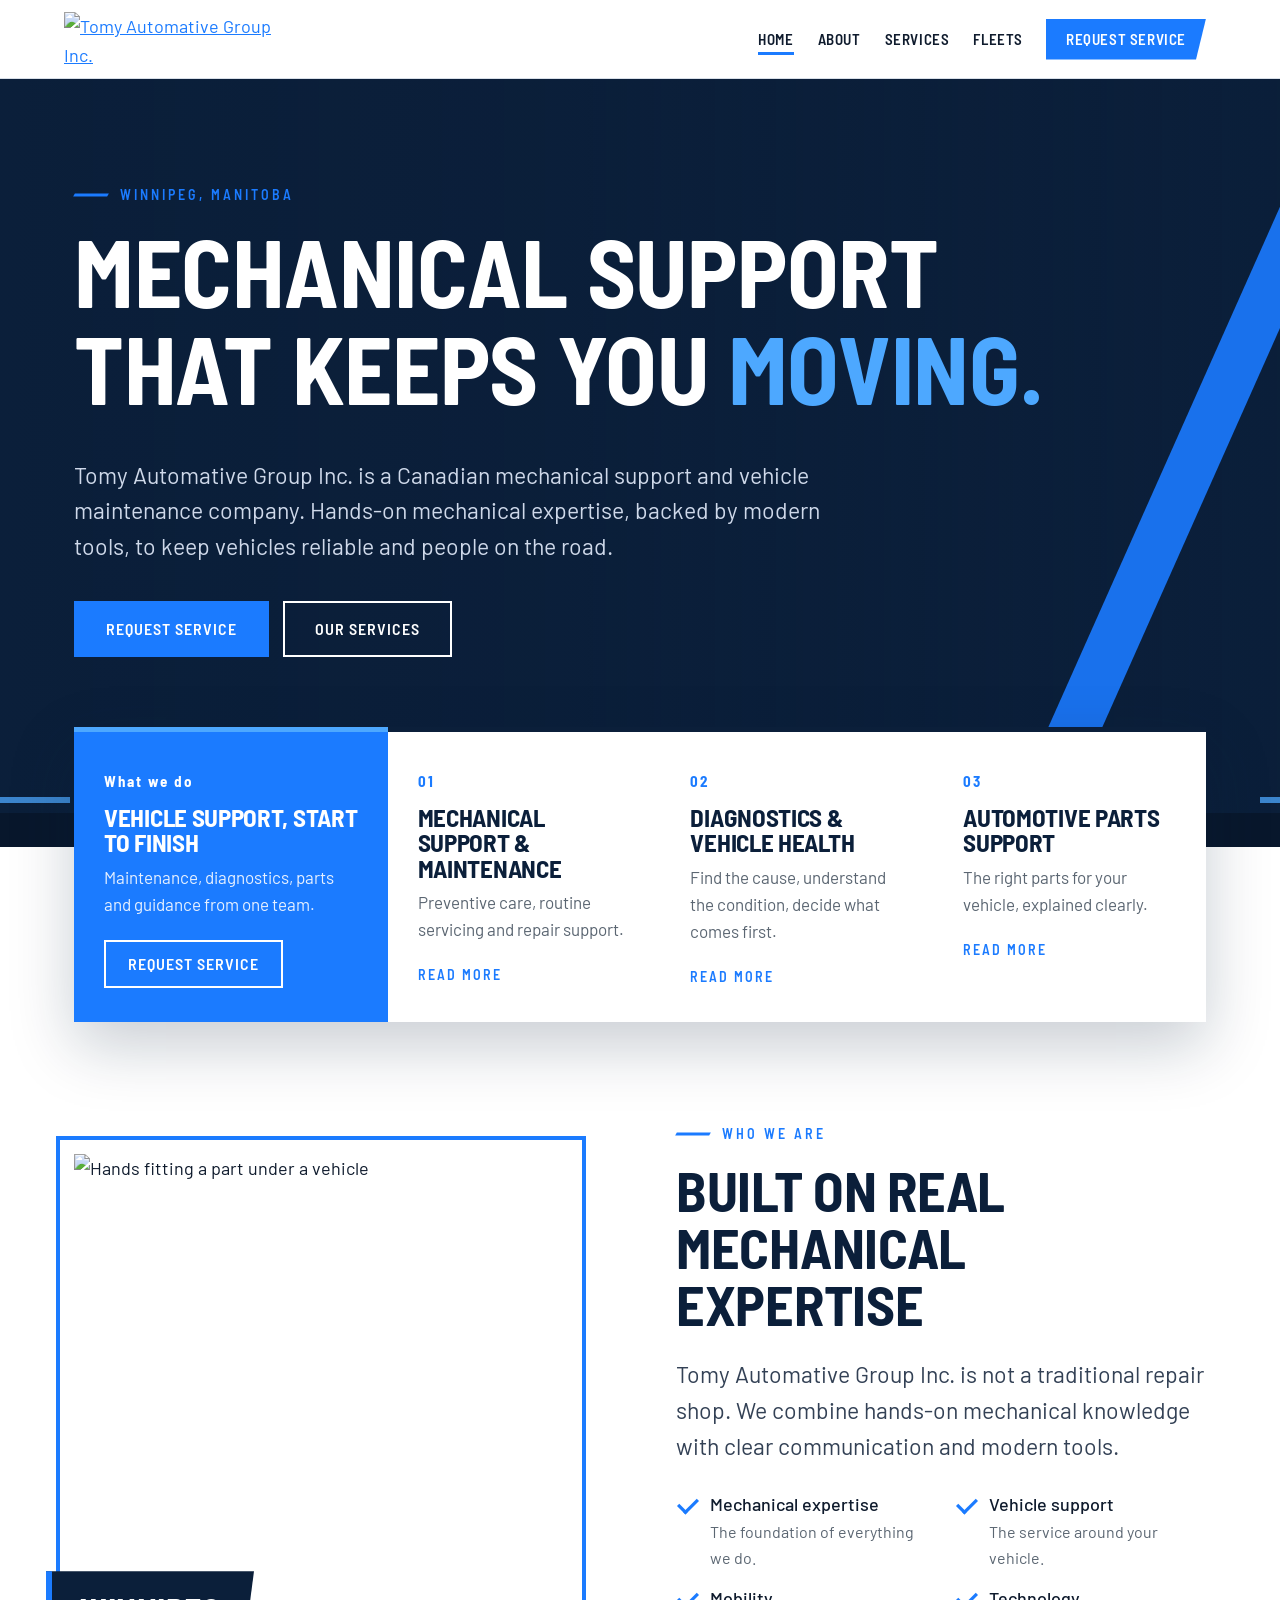
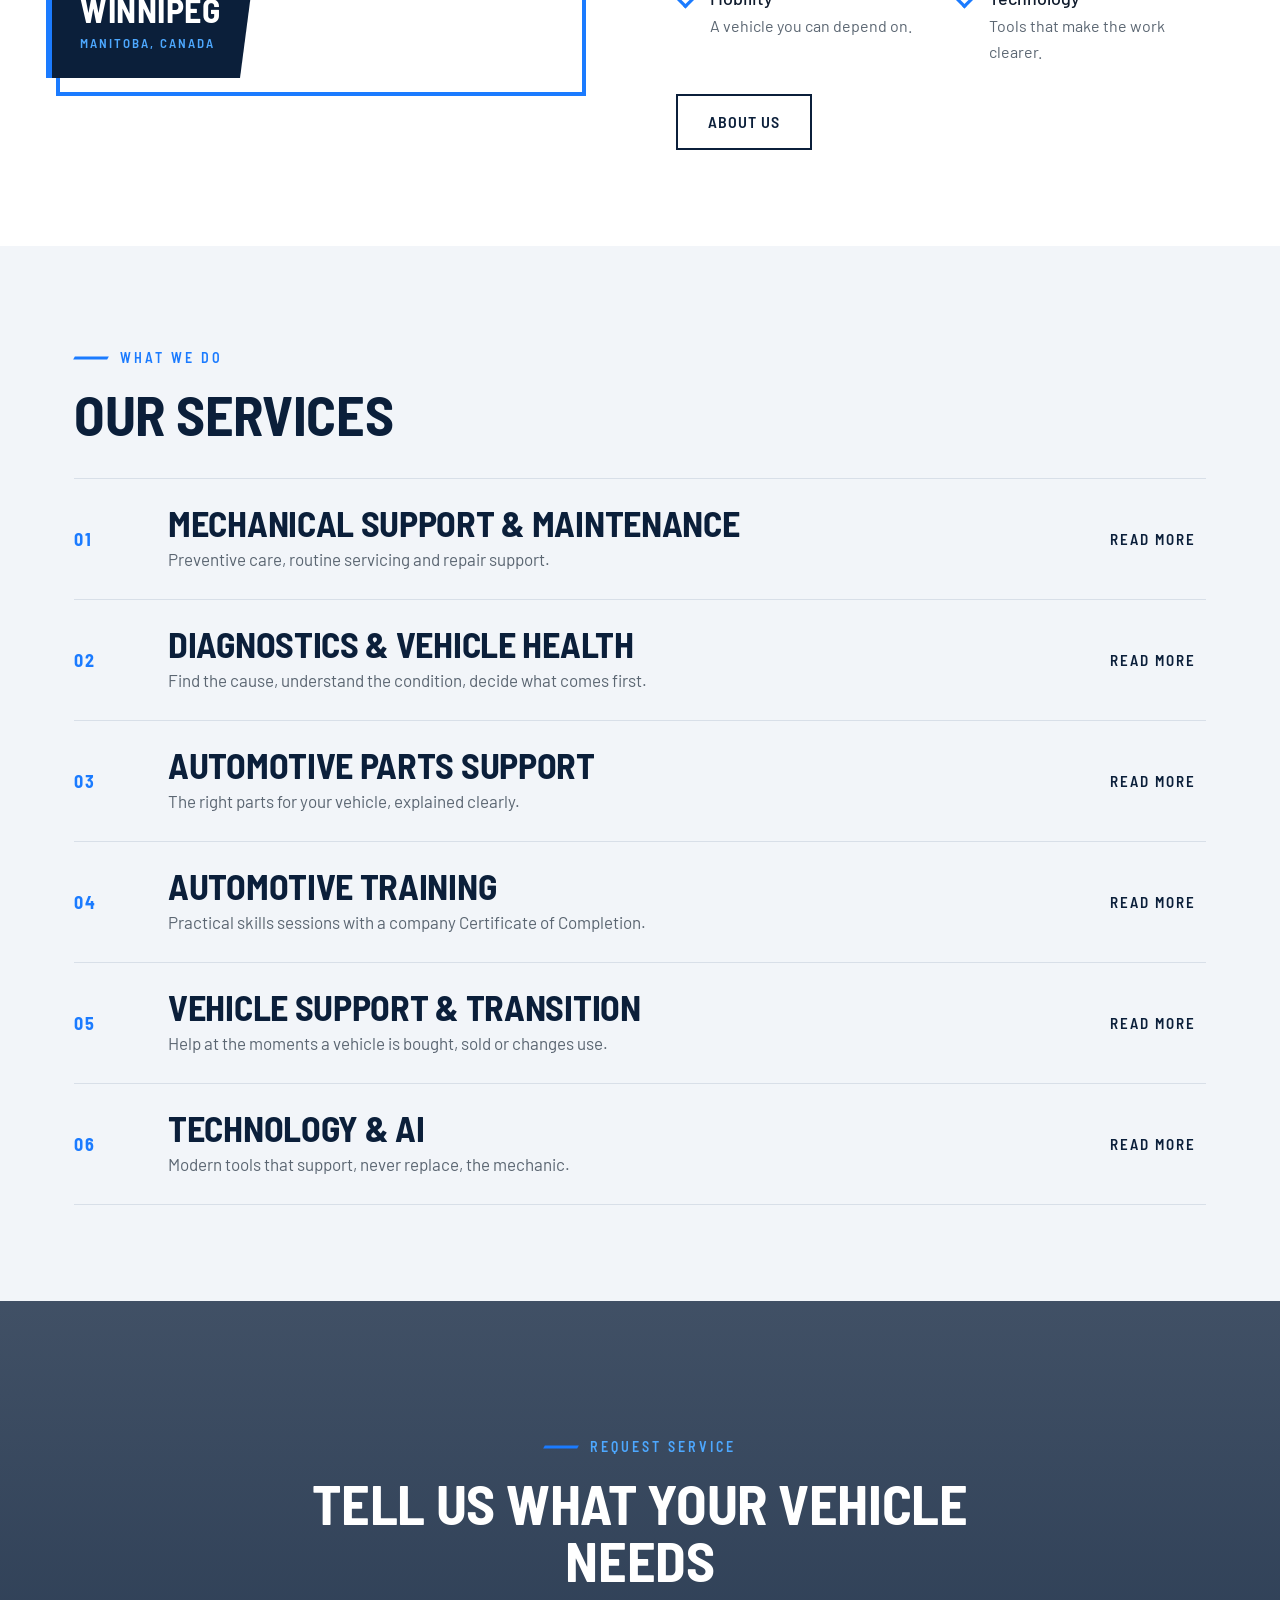
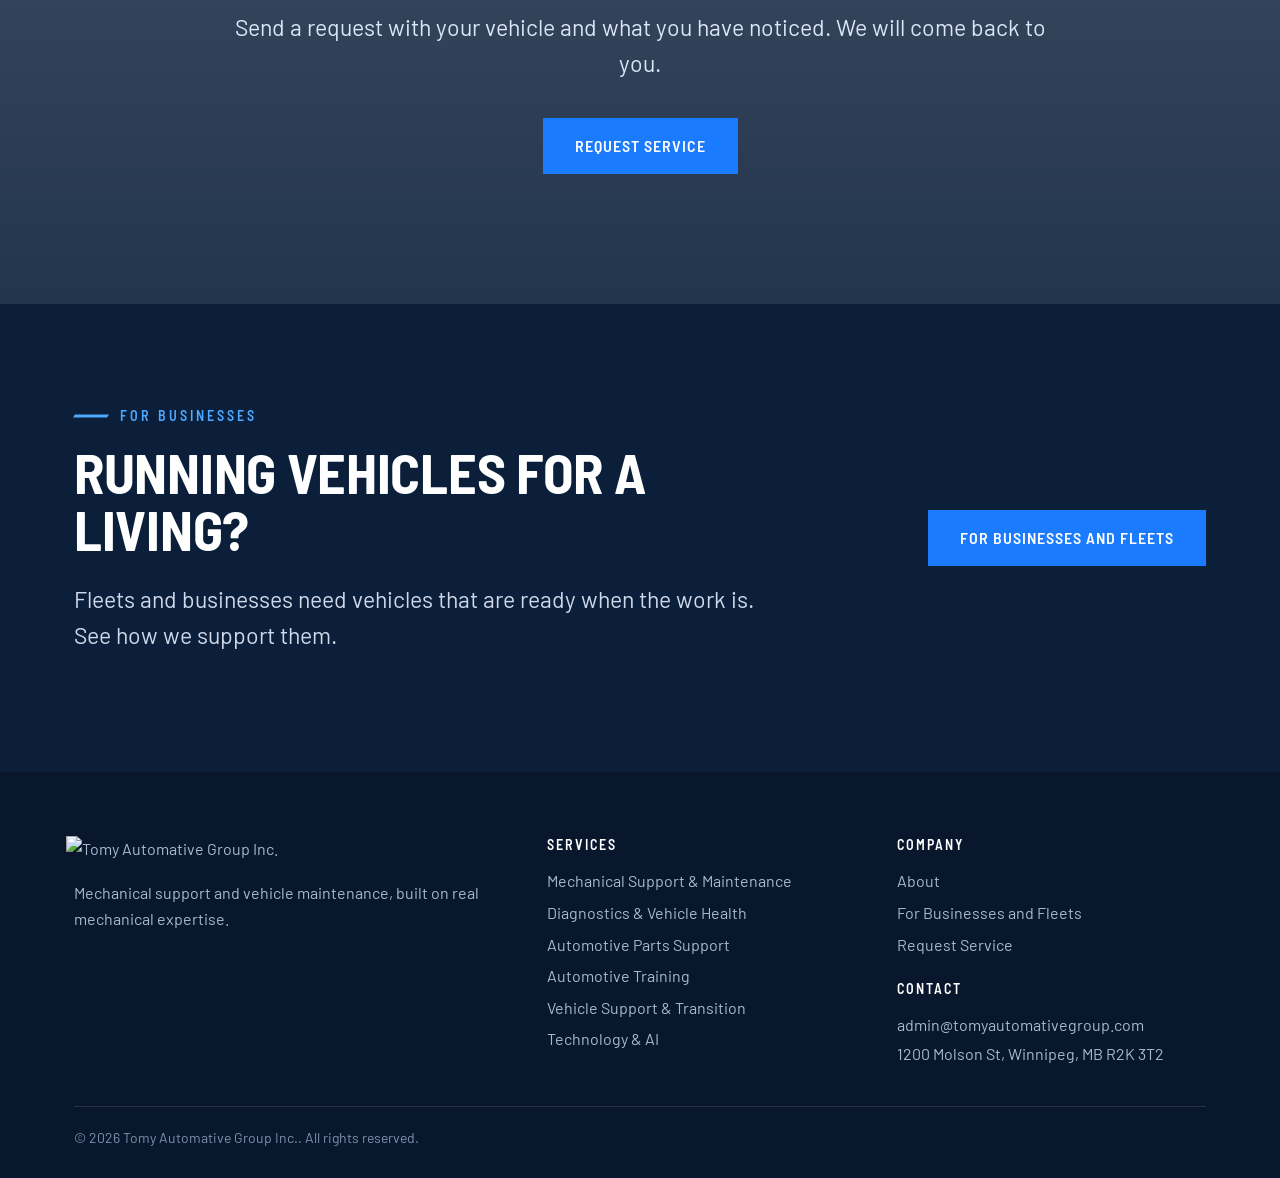
==== index.html @ df95e0b9 "Add files via upload" ====
<!doctype html><html lang="en"><head><meta charset="utf-8"><meta name="viewport" content="width=device-width,initial-scale=1">
<title>Tomy Automative Group Inc. | Mechanical support and vehicle maintenance</title><meta name="description" content="Tomy Automative Group Inc. is a Canadian mechanical support and vehicle maintenance company based in Winnipeg, Manitoba.">
<link rel="icon" type="image/png" href="assets/favicon-32.png"><link rel="apple-touch-icon" href="assets/apple-touch-icon.png">
<meta property="og:title" content="Tomy Automative Group Inc. | Mechanical support and vehicle maintenance"><meta property="og:description" content="Tomy Automative Group Inc. is a Canadian mechanical support and vehicle maintenance company based in Winnipeg, Manitoba."><meta name="theme-color" content="#0B1F3A">
<link rel="preconnect" href="https://fonts.googleapis.com"><link rel="preconnect" href="https://fonts.gstatic.com" crossorigin>
<link href="https://fonts.googleapis.com/css2?family=Barlow:wght@400;500;600&family=Barlow+Semi+Condensed:wght@600;700&display=swap" rel="stylesheet">
<link rel="stylesheet" href="style.css"></head><body>
<a class="skip" href="#main">Skip to content</a>
<header class="top"><div class="wrap head">
<a class="brand" href="index.html" aria-label="Tomy Automative Group Inc., home"><img src="assets/Tomy_Logo_Horizontal_Colour.svg" alt="Tomy Automative Group Inc."></a>
<button class="burger" aria-expanded="false" aria-controls="nav">Menu</button>
<nav class="nav" id="nav" aria-label="Main"><a href="index.html" aria-current="page">Home</a><a href="about.html">About</a><a href="services.html">Services</a><a href="fleets.html">Fleets</a><a class="cta" href="contact.html">Request Service</a></nav>
</div></header><main id="main">
<section class="hero"><div class="hero-photo"></div><i class="stripe c"></i><i class="stripe a"></i><i class="stripe b"></i><div class="road"></div><div class="lane"></div>
<div class="wrap"><span class="kicker rise">Winnipeg, Manitoba</span>
<h1 class="rise">Mechanical support that keeps you <em>moving.</em></h1>
<p class="lede rise">Tomy Automative Group Inc. is a Canadian mechanical support and vehicle maintenance company. Hands-on mechanical expertise, backed by modern tools, to keep vehicles reliable and people on the road.</p>
<div class="btns rise"><a class="btn solid" href="contact.html">Request service</a><a class="btn" href="services.html">Our services</a></div></div></section>

<section class="cards"><div class="wrap"><div class="grid rv">
<div class="c feat"><span class="n">What we do</span><h3>Vehicle support, start to finish</h3><p>Maintenance, diagnostics, parts and guidance from one team.</p><a class="btn" href="contact.html">Request service</a></div>
<a class="c" href="mechanical-support.html"><span class="n">01</span><h3>Mechanical Support & Maintenance</h3><p>Preventive care, routine servicing and repair support.</p><span class="go">Read more</span></a><a class="c" href="diagnostics.html"><span class="n">02</span><h3>Diagnostics & Vehicle Health</h3><p>Find the cause, understand the condition, decide what comes first.</p><span class="go">Read more</span></a><a class="c" href="parts-support.html"><span class="n">03</span><h3>Automotive Parts Support</h3><p>The right parts for your vehicle, explained clearly.</p><span class="go">Read more</span></a>
</div></div></section>

<section><div class="wrap about">
<div class="photo rv"><img src="assets/photo-about.jpg" alt="Hands fitting a part under a vehicle" loading="lazy"><div class="badge"><b>Winnipeg</b><span>Manitoba, Canada</span></div></div>
<div class="rv"><span class="kicker">Who we are</span><h2>Built on real mechanical expertise</h2>
<p class="lede">Tomy Automative Group Inc. is not a traditional repair shop. We combine hands-on mechanical knowledge with clear communication and modern tools.</p>
<ul class="ticks">
<li>Mechanical expertise<small>The foundation of everything we do.</small></li><li>Vehicle support<small>The service around your vehicle.</small></li>
<li>Mobility<small>A vehicle you can depend on.</small></li><li>Technology<small>Tools that make the work clearer.</small></li></ul>
<a class="btn" href="about.html">About us</a></div>
</div></section>

<section class="s-pale"><div class="wrap">
<span class="kicker rv">What we do</span><h2 class="rv">Our services</h2>
<div class="rows rv"><a class="row" href="mechanical-support.html"><span class="n">01</span><div><h3>Mechanical Support & Maintenance</h3><p>Preventive care, routine servicing and repair support.</p></div><span class="go">Read more</span></a><a class="row" href="diagnostics.html"><span class="n">02</span><div><h3>Diagnostics & Vehicle Health</h3><p>Find the cause, understand the condition, decide what comes first.</p></div><span class="go">Read more</span></a><a class="row" href="parts-support.html"><span class="n">03</span><div><h3>Automotive Parts Support</h3><p>The right parts for your vehicle, explained clearly.</p></div><span class="go">Read more</span></a><a class="row" href="training.html"><span class="n">04</span><div><h3>Automotive Training</h3><p>Practical skills sessions with a company Certificate of Completion.</p></div><span class="go">Read more</span></a><a class="row" href="vehicle-support.html"><span class="n">05</span><div><h3>Vehicle Support & Transition</h3><p>Help at the moments a vehicle is bought, sold or changes use.</p></div><span class="go">Read more</span></a><a class="row" href="technology.html"><span class="n">06</span><div><h3>Technology & AI</h3><p>Modern tools that support, never replace, the mechanic.</p></div><span class="go">Read more</span></a></div>
</div></section>

<section class="photoband"><div class="wrap"><span class="kicker" style="color:var(--sky)">Request service</span><h2>Tell us what your vehicle needs</h2><p class="lede">Send a request with your vehicle and what you have noticed. We will come back to you.</p><div class="btns"><a class="btn solid" href="contact.html">Request service</a></div></div></section>

<section class="s-navy fleetbg"><div class="wrap band"><div class="rv"><span class="kicker">For businesses</span><h2>Running vehicles for a living?</h2><p class="lede">Fleets and businesses need vehicles that are ready when the work is. See how we support them.</p></div><div class="btns rv"><a class="btn solid" href="fleets.html">For businesses and fleets</a></div></div></section></main><footer><div class="wrap"><div class="grid">
<div><img src="assets/Tomy_Logo_Horizontal_Reversed.svg" alt="Tomy Automative Group Inc."><p style="margin-top:18px;max-width:26em">Mechanical support and vehicle maintenance, built on real mechanical expertise.</p></div>
<div><h4>Services</h4><a href="mechanical-support.html">Mechanical Support & Maintenance</a><a href="diagnostics.html">Diagnostics & Vehicle Health</a><a href="parts-support.html">Automotive Parts Support</a><a href="training.html">Automotive Training</a><a href="vehicle-support.html">Vehicle Support & Transition</a><a href="technology.html">Technology & AI</a></div>
<div><h4>Company</h4><a href="about.html">About</a><a href="fleets.html">For Businesses and Fleets</a><a href="contact.html">Request Service</a><h4 style="margin-top:20px">Contact</h4><a href="mailto:admin@tomyautomativegroup.com">admin@tomyautomativegroup.com</a><span>1200 Molson St, Winnipeg, MB R2K 3T2</span></div>
</div><div class="legal">&copy; 2026 Tomy Automative Group Inc.. All rights reserved.</div></div></footer>
<script src="app.js"></script></body></html>
---- style.css ----
/* Tomy Automative Group Inc. Deep navy, electric blue, condensed industrial type. Lane-line motif from the road T. */
:root{
  --navy:#0B1F3A; --navy-2:#102a4d; --blue:#1B7BFF; --sky:#4DA8FF; --ink:#0F1B2D; --grey:#5B6672; --line:#D8DFE8; --pale:#F2F5F9; --white:#fff;
  --head:"Barlow Semi Condensed","Bahnschrift","Arial Narrow",Arial,sans-serif; --body:"Barlow","Segoe UI",system-ui,Arial,sans-serif; --wrap:1180px;
}
*{box-sizing:border-box}
html{scroll-behavior:smooth}
body{margin:0;font:18px/1.6 var(--body);color:var(--ink);background:#fff;-webkit-font-smoothing:antialiased}
img,svg{max-width:100%}
a{color:var(--blue)}
.wrap{width:100%;max-width:var(--wrap);margin:0 auto;padding:0 24px}
.skip{position:absolute;left:-999px;top:0;background:var(--blue);color:#fff;padding:10px 16px;z-index:99}
.skip:focus{left:12px;top:12px}

/* header */
.top{position:sticky;top:0;z-index:30;background:rgba(255,255,255,.96);backdrop-filter:blur(8px);border-bottom:1px solid var(--line);transition:box-shadow .3s}
.top.scrolled{box-shadow:0 6px 24px rgba(11,31,58,.08)}
.head{display:flex;align-items:center;justify-content:space-between;gap:24px;height:78px}
.brand img{height:54px;width:auto;display:block;margin-left:-10px}
.nav{display:flex;gap:2px;align-items:center}
.nav a{text-decoration:none;color:var(--ink);font:600 15px/1 var(--head);letter-spacing:.6px;text-transform:uppercase;padding:12px 11px;position:relative}
.nav a::after{content:"";position:absolute;left:11px;right:11px;bottom:4px;height:3px;background:var(--blue);transform:scaleX(0);transform-origin:left;transition:transform .25s}
.nav a:hover::after,.nav a[aria-current="page"]::after{transform:scaleX(1)}
.nav .cta{background:var(--blue);color:#fff;margin-left:10px;padding:13px 20px;clip-path:polygon(0 0,100% 0,calc(100% - 10px) 100%,0 100%)}
.nav .cta::after{display:none}
.nav .cta:hover{background:var(--navy)}
.burger{display:none;background:none;border:2px solid var(--navy);padding:9px 14px;font:600 14px var(--head);letter-spacing:1px;text-transform:uppercase;color:var(--navy);cursor:pointer}

/* type */
h1,h2,h3{font-family:var(--head);color:var(--navy);line-height:1.02;font-weight:700;margin:0 0 .45em;letter-spacing:-.3px}
h1{font-size:clamp(46px,7.4vw,96px);text-transform:uppercase}
h2{font-size:clamp(34px,4.6vw,56px);text-transform:uppercase}
h3{font-size:26px}
p{margin:0 0 1em}
.lede{font-size:clamp(19px,2.1vw,23px);line-height:1.55;color:#334155;max-width:36em}
.kicker{display:inline-block;font:600 14px/1 var(--head);letter-spacing:3px;text-transform:uppercase;color:var(--blue);margin-bottom:20px;padding-left:46px;position:relative}
.kicker::before{content:"";position:absolute;left:0;top:50%;width:34px;height:3px;background:var(--blue);transform:translateY(-50%) skewX(-30deg)}

/* sections */
section{padding:96px 0}
.s-pale{background:var(--pale)}
.s-navy{background:var(--navy);color:#cfd9ea;position:relative;overflow:hidden}
.s-navy h2,.s-navy h3{color:#fff}
.s-navy .lede{color:#cfd9ea}
.s-navy .kicker{color:var(--sky)}.s-navy .kicker::before{background:var(--sky)}
.s-navy a{color:#fff}

/* hero */
.hero{background:var(--navy);color:#fff;padding:0;position:relative;overflow:hidden;min-height:640px;display:flex;align-items:center}
.hero .wrap{position:relative;z-index:2;padding-top:100px;padding-bottom:140px}
.hero h1{color:#fff;max-width:11em}
.hero h1 em{font-style:normal;color:var(--sky)}
.hero .lede{color:#cfd9ea;max-width:34em;margin-top:8px}
.btns{display:flex;gap:14px;flex-wrap:wrap;margin-top:36px}
.btn{display:inline-block;text-decoration:none;font:600 16px/1 var(--head);letter-spacing:1px;text-transform:uppercase;padding:18px 30px;border:2px solid var(--navy);color:var(--navy);transition:background .25s,color .25s,transform .25s}
.btn:hover{background:var(--navy);color:#fff;transform:translateY(-2px)}
.btn.solid{background:var(--blue);border-color:var(--blue);color:#fff}
.btn.solid:hover{background:#fff;border-color:#fff;color:var(--navy)}
.hero .btn,.s-navy .btn{border-color:#fff;color:#fff}
.hero .btn:hover,.s-navy .btn:hover{background:#fff;color:var(--navy)}
.hero .btn.solid,.s-navy .btn.solid{background:var(--blue);border-color:var(--blue);color:#fff}
.hero .btn.solid:hover,.s-navy .btn.solid:hover{background:#fff;border-color:#fff;color:var(--navy)}
/* road stripes echo the T */
.stripe{position:absolute;top:-10%;height:130%;transform:skewX(-24deg);z-index:1}
.stripe.a{right:12%;width:150px;background:linear-gradient(180deg,#143359,#0f2a4d);opacity:.9;animation:sweep 1.1s cubic-bezier(.2,.7,.2,1) .1s both}
.stripe.b{right:3%;width:70px;background:var(--blue);animation:sweep 1.1s cubic-bezier(.2,.7,.2,1) .3s both}
.stripe.c{right:27%;width:26px;background:var(--sky);opacity:.55;animation:sweep 1.1s cubic-bezier(.2,.7,.2,1) .5s both}
@keyframes sweep{from{transform:skewX(-24deg) translateX(140%);opacity:0}to{transform:skewX(-24deg) translateX(0)}}
.lane{position:absolute;left:0;right:0;bottom:44px;height:6px;z-index:2;background:repeating-linear-gradient(90deg,var(--sky) 0 70px,transparent 70px 140px);opacity:.75;animation:lane 3s linear infinite}
@keyframes lane{from{background-position:0 0}to{background-position:-140px 0}}
.road{position:absolute;left:0;right:0;bottom:0;height:34px;background:#08172c;z-index:1}
.hero .rise{opacity:0;animation:rise .8s cubic-bezier(.2,.7,.2,1) forwards}
.hero .kicker{animation-delay:.1s}.hero h1{animation-delay:.25s}.hero .lede{animation-delay:.45s}.hero .btns{animation-delay:.6s}
@keyframes rise{from{opacity:0;transform:translateY(26px)}to{opacity:1;transform:none}}

/* chain: expertise to mobility */
.chain{display:grid;grid-template-columns:repeat(4,1fr);gap:0;margin-top:44px;counter-reset:c}
.chain div{padding:28px 26px 28px 0;border-top:3px solid var(--navy);position:relative;counter-increment:c}
.chain div::before{content:"0" counter(c);font:700 15px var(--head);letter-spacing:2px;color:var(--blue);display:block;margin-bottom:10px}
.chain div:nth-child(2){border-top-color:#2a4f84}.chain div:nth-child(3){border-top-color:#3f89d6}.chain div:nth-child(4){border-top-color:var(--blue)}
.chain h3{font-size:24px;margin-bottom:6px}
.chain p{color:var(--grey);margin:0;font-size:17px}

/* service rows */
.rows{margin-top:36px;border-top:1px solid var(--line)}
.row{display:grid;grid-template-columns:70px 1fr auto;gap:8px 24px;align-items:center;padding:26px 0;border-bottom:1px solid var(--line);text-decoration:none;color:inherit;position:relative;transition:padding-left .3s,background .3s}
.row::before{content:"";position:absolute;left:0;top:0;bottom:0;width:5px;background:var(--blue);transform:scaleY(0);transform-origin:top;transition:transform .3s}
.row:hover{padding-left:22px;background:var(--pale)}
.row:hover::before{transform:scaleY(1)}
.row .n{font:700 18px var(--head);letter-spacing:2px;color:var(--blue)}
.row h3{margin:0;font-size:clamp(26px,3vw,36px);text-transform:uppercase}
.row p{margin:4px 0 0;color:var(--grey);font-size:17px}
.row .go{font:600 15px var(--head);letter-spacing:2px;text-transform:uppercase;color:var(--navy);padding-right:10px}
.row:hover .go{color:var(--blue)}

/* inner page head */
.pagehead{background:var(--navy);color:#fff;padding:84px 0 76px;position:relative;overflow:hidden}
.pagehead h1{color:#fff;font-size:clamp(40px,6vw,76px);max-width:14em;margin-bottom:.3em}
.pagehead .lede{color:#cfd9ea}
.pagehead .kicker{color:var(--sky)}.pagehead .kicker::before{background:var(--sky)}
.pagehead .stripe.a{right:8%;width:110px}.pagehead .stripe.b{right:0;width:46px}.pagehead .stripe.c{display:none}
.pagehead .wrap{position:relative;z-index:2}

/* content blocks */
.split{display:grid;grid-template-columns:.8fr 1.2fr;gap:72px}
.split h2{position:sticky;top:110px;align-self:start}
.prose{max-width:42em}
.list{border-top:1px solid var(--line);margin:0 0 24px}
.list div{padding:22px 0 22px 62px;border-bottom:1px solid var(--line);position:relative;counter-increment:l}
.list{counter-reset:l}
.list div::before{content:counter(l,decimal-leading-zero);position:absolute;left:0;top:25px;font:700 17px var(--head);letter-spacing:2px;color:var(--blue)}
.list h3{margin:0 0 4px;font-size:25px}
.list p{margin:0;color:var(--grey)}
.note{border-left:5px solid var(--blue);background:var(--pale);padding:22px 26px;margin:28px 0}
.note b{font-family:var(--head);text-transform:uppercase;letter-spacing:1px;color:var(--navy)}
.s-pale .note{background:#fff}

/* contact + form */
.contact{display:grid;grid-template-columns:1.1fr .9fr;gap:64px;align-items:start}
form{display:grid;gap:18px}
label{display:block;font:600 14px var(--head);letter-spacing:1.5px;text-transform:uppercase;color:var(--navy);margin-bottom:6px}
input,select,textarea{width:100%;font:17px var(--body);color:var(--ink);padding:14px 16px;border:2px solid var(--line);background:#fff;border-radius:0}
input:focus,select:focus,textarea:focus{outline:none;border-color:var(--blue)}
textarea{min-height:140px;resize:vertical}
.two{display:grid;grid-template-columns:1fr 1fr;gap:18px}
.hp{position:absolute;left:-9999px}
dl{margin:0}dt{font:600 14px var(--head);letter-spacing:2px;text-transform:uppercase;color:var(--blue);margin-top:24px}dd{margin:4px 0 0;font-size:20px}
.small{font-size:15px;color:var(--grey)}

/* band */
.band{display:grid;grid-template-columns:1.3fr .7fr;gap:48px;align-items:center}
.band .btns{justify-content:flex-end;margin:0}

/* footer */
footer{background:#08172c;color:#a9b8d0;padding:64px 0 28px;font-size:16px}
footer .grid{display:grid;grid-template-columns:1.4fr 1fr 1fr;gap:40px}
footer img{height:52px;width:auto;margin-left:-8px}
footer h4{margin:0 0 12px;font:600 14px var(--head);letter-spacing:2px;text-transform:uppercase;color:#fff}
footer a{color:#a9b8d0;text-decoration:none;display:block;padding:3px 0}
footer a:hover{color:#fff}
.legal{border-top:1px solid rgba(255,255,255,.12);margin-top:40px;padding-top:20px;font-size:14px;color:#7f90ad}

/* reveal */
.rv{opacity:0;transform:translateY(16px);transition:opacity .65s ease,transform .65s ease}
.rv.in{opacity:1;transform:none}
.chain .rv:nth-child(2){transition-delay:.08s}.chain .rv:nth-child(3){transition-delay:.16s}.chain .rv:nth-child(4){transition-delay:.24s}
@media (prefers-reduced-motion:reduce){
  .rv{opacity:1;transform:none;transition:none}html{scroll-behavior:auto}
  .hero .rise{animation:none;opacity:1}.stripe{animation:none!important}.lane{animation:none}
}

@media (max-width:980px){
  section{padding:64px 0}
  .split,.contact,.band,footer .grid{grid-template-columns:1fr;gap:32px}
  .split h2{position:static}
  .chain{grid-template-columns:1fr 1fr}
  .band .btns{justify-content:flex-start}
  .burger{display:block}
  .nav{display:none;position:absolute;left:0;right:0;top:100%;background:#fff;border-bottom:1px solid var(--line);flex-direction:column;align-items:stretch;padding:8px 24px 20px}
  .nav.open{display:flex}
  .nav a{padding:15px 0;border-bottom:1px solid var(--line)}
  .nav a::after{display:none}
  .nav .cta{margin:14px 0 0;text-align:center;clip-path:none}
  .hero{min-height:560px}
  .hero .wrap{padding-top:70px;padding-bottom:120px}
  .stripe.a{right:-6%}.stripe.b{right:-14%}.stripe.c{right:14%;opacity:.3}
  .stripe.a,.stripe.b{opacity:.45}
}
@media (max-width:560px){
  .chain,.two{grid-template-columns:1fr}
  .row{grid-template-columns:44px 1fr}
  .row .go{display:none}
  .brand img{height:46px}
  .head{height:68px}
}

/* ---- photo layout (v2) ---- */
.hero-photo{position:absolute;inset:0;background:url(assets/photo-hero.jpg) center/cover no-repeat;z-index:0;transform:scale(1.06);animation:zoom 14s ease-out forwards}
@keyframes zoom{to{transform:scale(1)}}
.hero::before{content:"";position:absolute;inset:0;z-index:1;background:linear-gradient(90deg,rgba(11,31,58,.97) 0%,rgba(11,31,58,.86) 45%,rgba(11,31,58,.45) 100%)}
.hero{min-height:700px}
.hero .wrap{padding-bottom:190px}
.hero .stripe.a,.hero .stripe.c{display:none}
.hero .stripe.b{right:6%;width:54px;opacity:.9;z-index:1}
.hero .road,.hero .lane{z-index:2}

.cards{position:relative;z-index:5;padding:0;margin-top:-120px}
.cards .grid{display:grid;grid-template-columns:1.15fr 1fr 1fr 1fr;box-shadow:0 24px 60px rgba(11,31,58,.22)}
.cards .c{background:#fff;padding:34px 30px 32px;text-decoration:none;color:var(--ink);position:relative;border-top:5px solid var(--navy);transition:transform .3s,background .3s}
.cards .c:hover{transform:translateY(-8px);background:var(--pale)}
.cards .c .n{font:700 15px var(--head);letter-spacing:2px;color:var(--blue)}
.cards .c h3{font-size:25px;margin:10px 0 8px;text-transform:uppercase}
.cards .c p{color:var(--grey);margin:0 0 16px;font-size:17px}
.cards .c span.go{font:600 14px var(--head);letter-spacing:2px;text-transform:uppercase;color:var(--blue)}
.cards .feat{background:var(--blue);color:#fff;border-top-color:var(--sky)}
.cards .feat .n{color:#fff}
.cards .feat h3{color:#fff}.cards .feat p{color:#e6f0ff}
.cards .feat:hover{background:#1469dc;transform:none}
.cards .feat .btn{border-color:#fff;color:#fff;padding:14px 22px;margin-top:6px}
.cards .feat .btn:hover{background:#fff;color:var(--blue)}

.about{display:grid;grid-template-columns:1fr 1fr;gap:72px;align-items:center}
.photo{position:relative;isolation:isolate}
.photo img{display:block;width:100%;height:560px;object-fit:cover}
.photo::before{content:"";position:absolute;left:-18px;top:-18px;right:18px;bottom:18px;border:4px solid var(--blue);z-index:-1}
.photo .badge{position:absolute;left:-28px;bottom:36px;background:var(--navy);color:#fff;padding:22px 34px 22px 28px;border-left:6px solid var(--blue);clip-path:polygon(0 0,100% 0,calc(100% - 14px) 100%,0 100%)}
.photo .badge b{display:block;font:700 34px/1 var(--head);text-transform:uppercase;letter-spacing:.5px}
.photo .badge span{font:600 13px var(--head);letter-spacing:2px;text-transform:uppercase;color:var(--sky)}
.ticks{list-style:none;margin:26px 0 30px;padding:0;display:grid;grid-template-columns:1fr 1fr;gap:14px 28px}
.ticks li{padding-left:34px;position:relative;font-weight:500}
.ticks li::before{content:"";position:absolute;left:0;top:6px;width:20px;height:11px;border-left:4px solid var(--blue);border-bottom:4px solid var(--blue);transform:rotate(-45deg) scale(.8)}
.ticks small{display:block;font-weight:400;color:var(--grey);font-size:16px}

.photoband{position:relative;padding:130px 0;text-align:center;color:#fff;background:url(assets/photo-band.jpg) center/cover fixed no-repeat;overflow:hidden}
.photoband::before{content:"";position:absolute;inset:0;background:linear-gradient(180deg,rgba(11,31,58,.78),rgba(11,31,58,.9))}
.photoband .wrap{position:relative}
.photoband h2{color:#fff;max-width:14em;margin:0 auto .4em}
.photoband .lede{color:#dbe6f6;margin:0 auto}
.photoband .btns{justify-content:center}
.fleetbg{background:var(--navy) url(assets/photo-tools.jpg) center/cover no-repeat}
.fleetbg::before{content:"";position:absolute;inset:0;background:linear-gradient(90deg,rgba(11,31,58,.96),rgba(11,31,58,.8))}
.fleetbg .wrap{position:relative}

.pagehead{background:var(--navy) url(assets/photo-hero.jpg) center 40%/cover no-repeat}
.pagehead::before{content:"";position:absolute;inset:0;background:linear-gradient(90deg,rgba(11,31,58,.97),rgba(11,31,58,.82))}
.pagehead .stripe{z-index:1}

@media (max-width:980px){
  .cards{margin-top:-90px}
  .cards .grid{grid-template-columns:1fr 1fr}
  .about{grid-template-columns:1fr;gap:48px}
  .photo img{height:380px}.photo .badge{left:12px}
  .photoband{background-attachment:scroll;padding:90px 0}
}
@media (max-width:560px){.cards .grid{grid-template-columns:1fr}.ticks{grid-template-columns:1fr}.hero .wrap{padding-bottom:150px}.hero{min-height:620px}}
@media (prefers-reduced-motion:reduce){.hero-photo{animation:none;transform:none}}
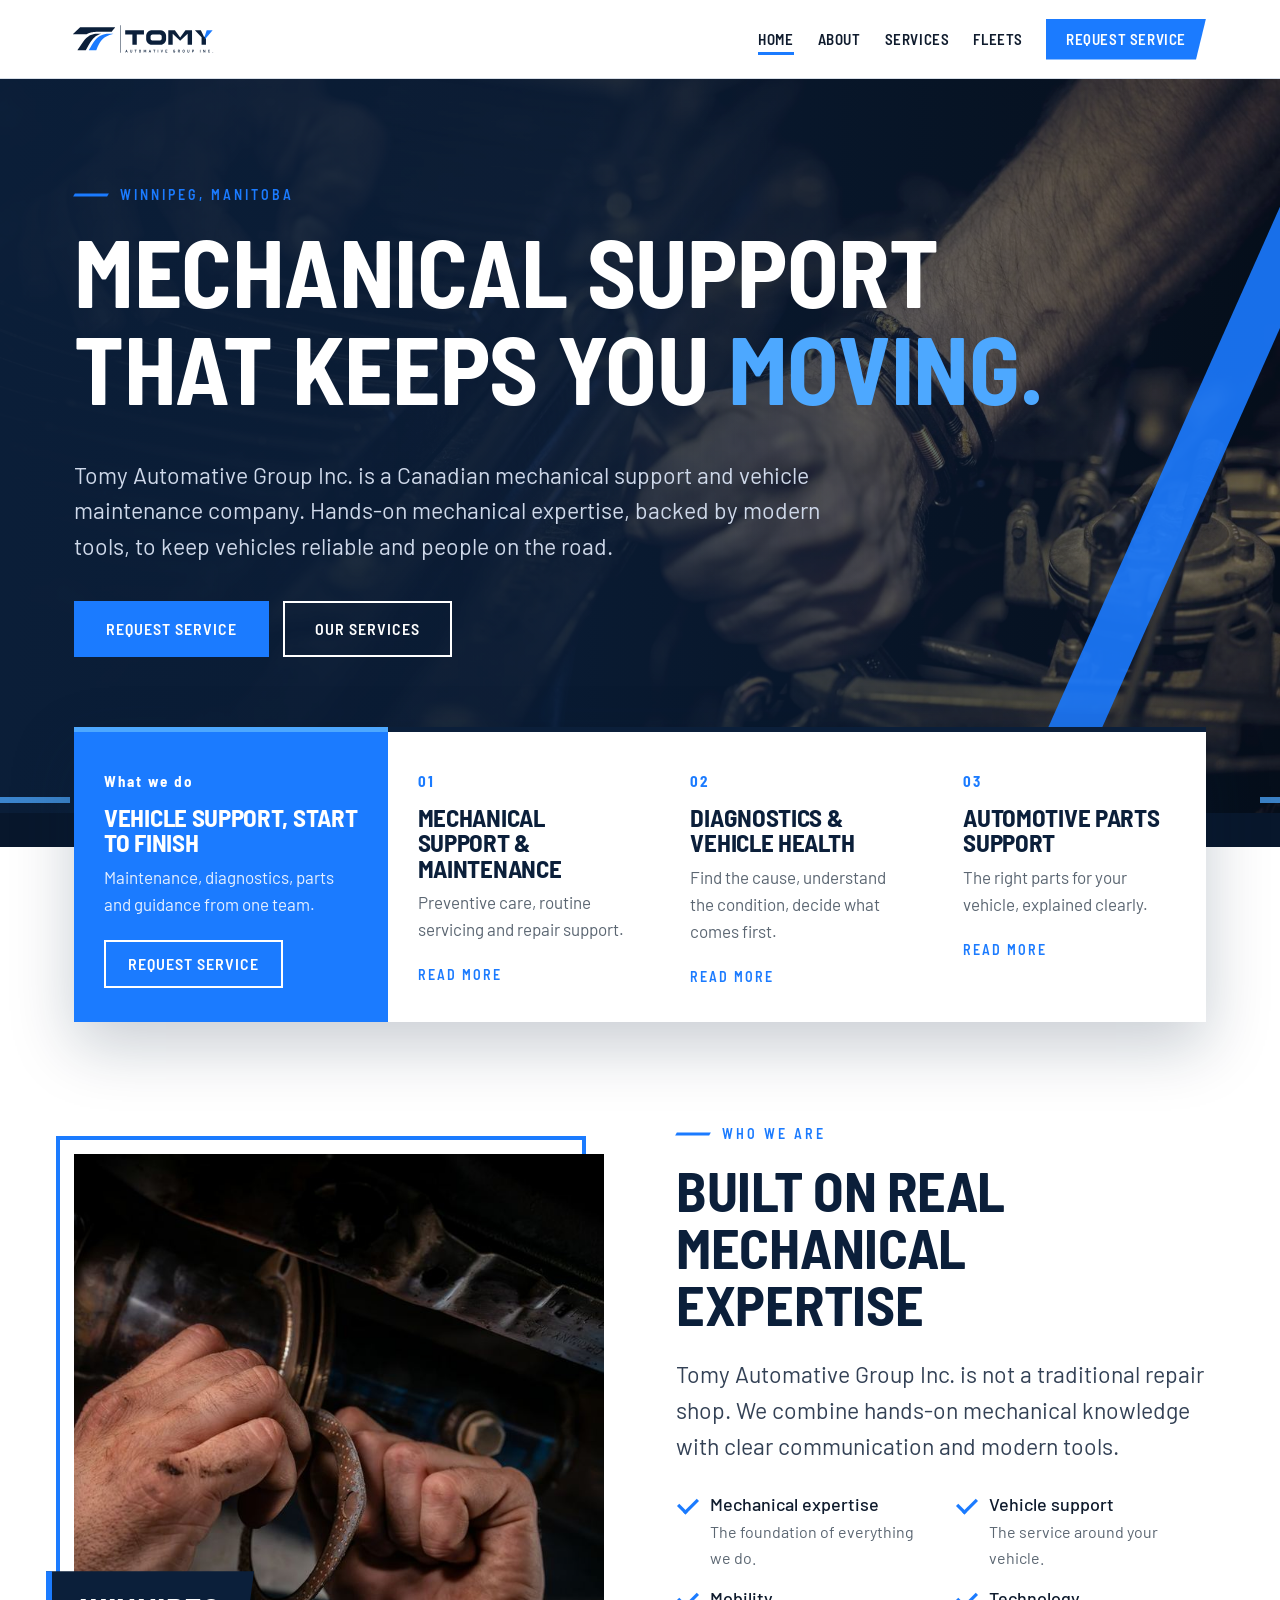
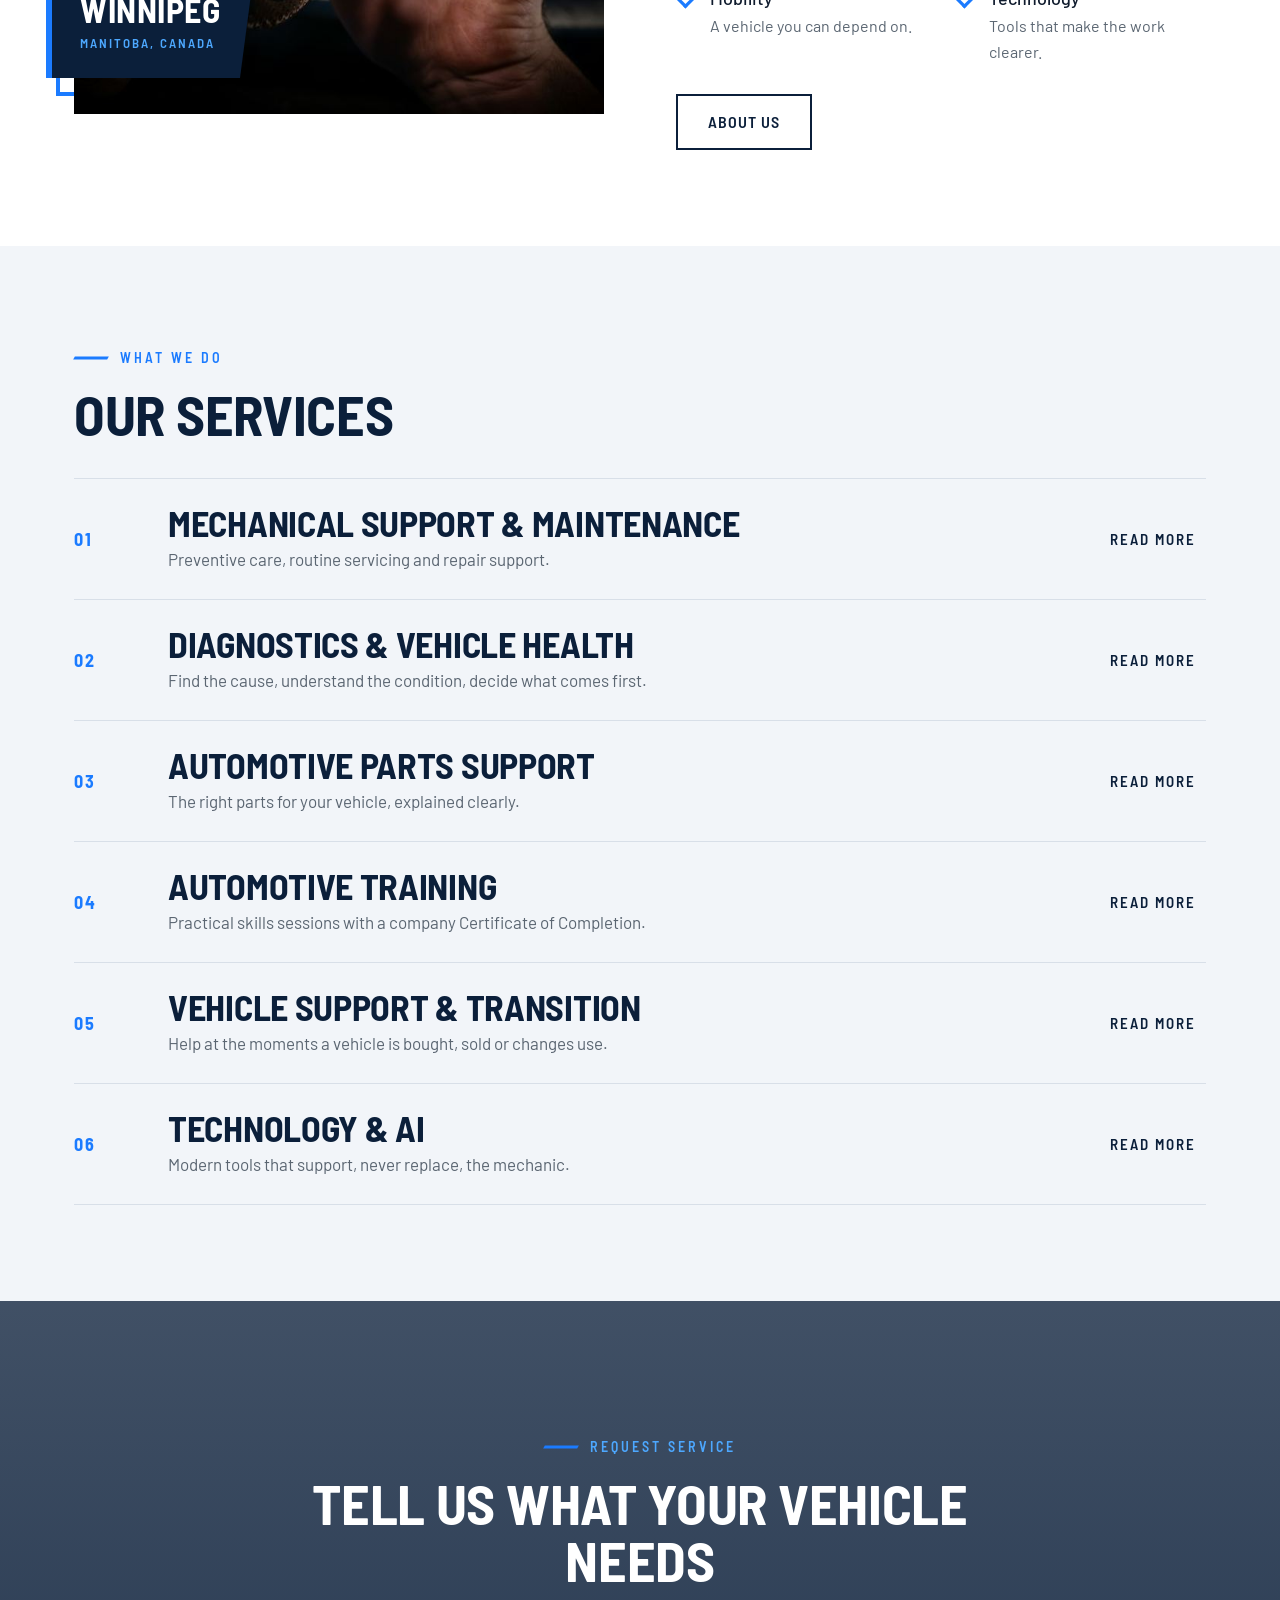
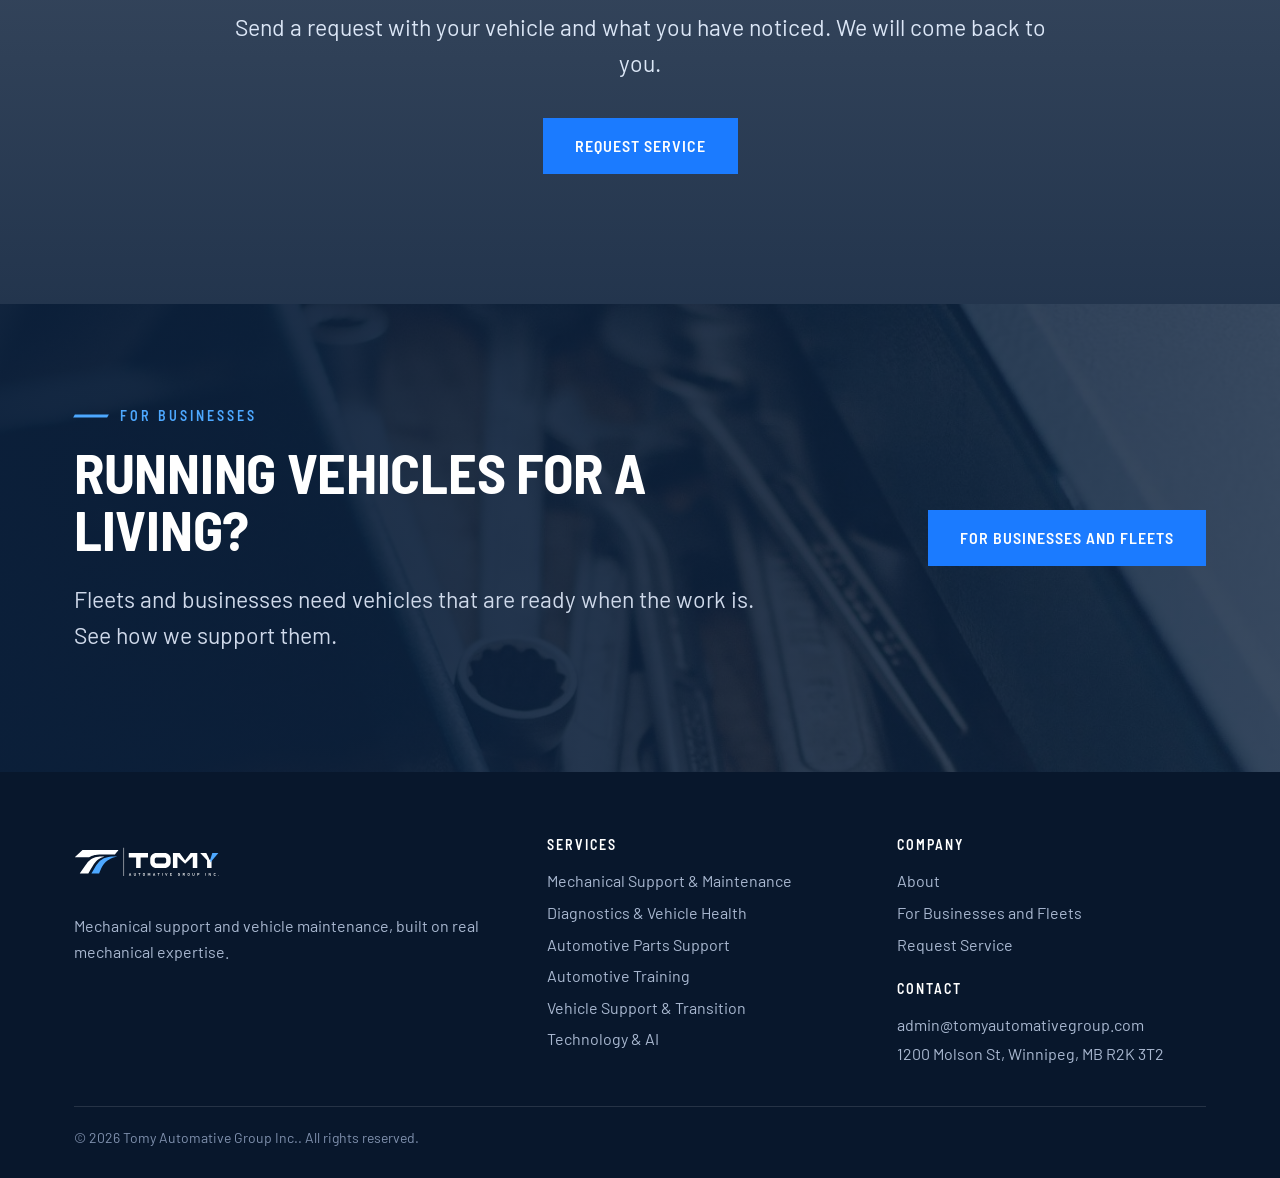
==== commit f75ede52: "Add files via upload" ====
--- a/index.html
+++ b/index.html
@@ -7,19 +7,19 @@
 <link rel="stylesheet" href="style.css"></head><body>
 <a class="skip" href="#main">Skip to content</a>
 <header class="top"><div class="wrap head">
-<a class="brand" href="index.html" aria-label="Tomy Automative Group Inc., home"><img src="assets/Tomy_Logo_Horizontal_Colour.svg" alt="Tomy Automative Group Inc."></a>
+<a class="brand" href="./" aria-label="Tomy Automative Group Inc., home"><img src="assets/Tomy_Logo_Horizontal_Colour.svg" alt="Tomy Automative Group Inc."></a>
 <button class="burger" aria-expanded="false" aria-controls="nav">Menu</button>
-<nav class="nav" id="nav" aria-label="Main"><a href="index.html" aria-current="page">Home</a><a href="about.html">About</a><a href="services.html">Services</a><a href="fleets.html">Fleets</a><a class="cta" href="contact.html">Request Service</a></nav>
+<nav class="nav" id="nav" aria-label="Main"><a href="./" aria-current="page">Home</a><a href="about">About</a><a href="services">Services</a><a href="fleets">Fleets</a><a class="cta" href="contact">Request Service</a></nav>
 </div></header><main id="main">
 <section class="hero"><div class="hero-photo"></div><i class="stripe c"></i><i class="stripe a"></i><i class="stripe b"></i><div class="road"></div><div class="lane"></div>
 <div class="wrap"><span class="kicker rise">Winnipeg, Manitoba</span>
 <h1 class="rise">Mechanical support that keeps you <em>moving.</em></h1>
 <p class="lede rise">Tomy Automative Group Inc. is a Canadian mechanical support and vehicle maintenance company. Hands-on mechanical expertise, backed by modern tools, to keep vehicles reliable and people on the road.</p>
-<div class="btns rise"><a class="btn solid" href="contact.html">Request service</a><a class="btn" href="services.html">Our services</a></div></div></section>
+<div class="btns rise"><a class="btn solid" href="contact">Request service</a><a class="btn" href="services">Our services</a></div></div></section>
 
 <section class="cards"><div class="wrap"><div class="grid rv">
-<div class="c feat"><span class="n">What we do</span><h3>Vehicle support, start to finish</h3><p>Maintenance, diagnostics, parts and guidance from one team.</p><a class="btn" href="contact.html">Request service</a></div>
-<a class="c" href="mechanical-support.html"><span class="n">01</span><h3>Mechanical Support & Maintenance</h3><p>Preventive care, routine servicing and repair support.</p><span class="go">Read more</span></a><a class="c" href="diagnostics.html"><span class="n">02</span><h3>Diagnostics & Vehicle Health</h3><p>Find the cause, understand the condition, decide what comes first.</p><span class="go">Read more</span></a><a class="c" href="parts-support.html"><span class="n">03</span><h3>Automotive Parts Support</h3><p>The right parts for your vehicle, explained clearly.</p><span class="go">Read more</span></a>
+<div class="c feat"><span class="n">What we do</span><h3>Vehicle support, start to finish</h3><p>Maintenance, diagnostics, parts and guidance from one team.</p><a class="btn" href="contact">Request service</a></div>
+<a class="c" href="mechanical-support"><span class="n">01</span><h3>Mechanical Support & Maintenance</h3><p>Preventive care, routine servicing and repair support.</p><span class="go">Read more</span></a><a class="c" href="diagnostics"><span class="n">02</span><h3>Diagnostics & Vehicle Health</h3><p>Find the cause, understand the condition, decide what comes first.</p><span class="go">Read more</span></a><a class="c" href="parts-support"><span class="n">03</span><h3>Automotive Parts Support</h3><p>The right parts for your vehicle, explained clearly.</p><span class="go">Read more</span></a>
 </div></div></section>
 
 <section><div class="wrap about">
@@ -29,19 +29,19 @@
 <ul class="ticks">
 <li>Mechanical expertise<small>The foundation of everything we do.</small></li><li>Vehicle support<small>The service around your vehicle.</small></li>
 <li>Mobility<small>A vehicle you can depend on.</small></li><li>Technology<small>Tools that make the work clearer.</small></li></ul>
-<a class="btn" href="about.html">About us</a></div>
+<a class="btn" href="about">About us</a></div>
 </div></section>
 
 <section class="s-pale"><div class="wrap">
 <span class="kicker rv">What we do</span><h2 class="rv">Our services</h2>
-<div class="rows rv"><a class="row" href="mechanical-support.html"><span class="n">01</span><div><h3>Mechanical Support & Maintenance</h3><p>Preventive care, routine servicing and repair support.</p></div><span class="go">Read more</span></a><a class="row" href="diagnostics.html"><span class="n">02</span><div><h3>Diagnostics & Vehicle Health</h3><p>Find the cause, understand the condition, decide what comes first.</p></div><span class="go">Read more</span></a><a class="row" href="parts-support.html"><span class="n">03</span><div><h3>Automotive Parts Support</h3><p>The right parts for your vehicle, explained clearly.</p></div><span class="go">Read more</span></a><a class="row" href="training.html"><span class="n">04</span><div><h3>Automotive Training</h3><p>Practical skills sessions with a company Certificate of Completion.</p></div><span class="go">Read more</span></a><a class="row" href="vehicle-support.html"><span class="n">05</span><div><h3>Vehicle Support & Transition</h3><p>Help at the moments a vehicle is bought, sold or changes use.</p></div><span class="go">Read more</span></a><a class="row" href="technology.html"><span class="n">06</span><div><h3>Technology & AI</h3><p>Modern tools that support, never replace, the mechanic.</p></div><span class="go">Read more</span></a></div>
+<div class="rows rv"><a class="row" href="mechanical-support"><span class="n">01</span><div><h3>Mechanical Support & Maintenance</h3><p>Preventive care, routine servicing and repair support.</p></div><span class="go">Read more</span></a><a class="row" href="diagnostics"><span class="n">02</span><div><h3>Diagnostics & Vehicle Health</h3><p>Find the cause, understand the condition, decide what comes first.</p></div><span class="go">Read more</span></a><a class="row" href="parts-support"><span class="n">03</span><div><h3>Automotive Parts Support</h3><p>The right parts for your vehicle, explained clearly.</p></div><span class="go">Read more</span></a><a class="row" href="training"><span class="n">04</span><div><h3>Automotive Training</h3><p>Practical skills sessions with a company Certificate of Completion.</p></div><span class="go">Read more</span></a><a class="row" href="vehicle-support"><span class="n">05</span><div><h3>Vehicle Support & Transition</h3><p>Help at the moments a vehicle is bought, sold or changes use.</p></div><span class="go">Read more</span></a><a class="row" href="technology"><span class="n">06</span><div><h3>Technology & AI</h3><p>Modern tools that support, never replace, the mechanic.</p></div><span class="go">Read more</span></a></div>
 </div></section>
 
-<section class="photoband"><div class="wrap"><span class="kicker" style="color:var(--sky)">Request service</span><h2>Tell us what your vehicle needs</h2><p class="lede">Send a request with your vehicle and what you have noticed. We will come back to you.</p><div class="btns"><a class="btn solid" href="contact.html">Request service</a></div></div></section>
+<section class="photoband"><div class="wrap"><span class="kicker" style="color:var(--sky)">Request service</span><h2>Tell us what your vehicle needs</h2><p class="lede">Send a request with your vehicle and what you have noticed. We will come back to you.</p><div class="btns"><a class="btn solid" href="contact">Request service</a></div></div></section>
 
-<section class="s-navy fleetbg"><div class="wrap band"><div class="rv"><span class="kicker">For businesses</span><h2>Running vehicles for a living?</h2><p class="lede">Fleets and businesses need vehicles that are ready when the work is. See how we support them.</p></div><div class="btns rv"><a class="btn solid" href="fleets.html">For businesses and fleets</a></div></div></section></main><footer><div class="wrap"><div class="grid">
+<section class="s-navy fleetbg"><div class="wrap band"><div class="rv"><span class="kicker">For businesses</span><h2>Running vehicles for a living?</h2><p class="lede">Fleets and businesses need vehicles that are ready when the work is. See how we support them.</p></div><div class="btns rv"><a class="btn solid" href="fleets">For businesses and fleets</a></div></div></section></main><footer><div class="wrap"><div class="grid">
 <div><img src="assets/Tomy_Logo_Horizontal_Reversed.svg" alt="Tomy Automative Group Inc."><p style="margin-top:18px;max-width:26em">Mechanical support and vehicle maintenance, built on real mechanical expertise.</p></div>
-<div><h4>Services</h4><a href="mechanical-support.html">Mechanical Support & Maintenance</a><a href="diagnostics.html">Diagnostics & Vehicle Health</a><a href="parts-support.html">Automotive Parts Support</a><a href="training.html">Automotive Training</a><a href="vehicle-support.html">Vehicle Support & Transition</a><a href="technology.html">Technology & AI</a></div>
-<div><h4>Company</h4><a href="about.html">About</a><a href="fleets.html">For Businesses and Fleets</a><a href="contact.html">Request Service</a><h4 style="margin-top:20px">Contact</h4><a href="mailto:admin@tomyautomativegroup.com">admin@tomyautomativegroup.com</a><span>1200 Molson St, Winnipeg, MB R2K 3T2</span></div>
+<div><h4>Services</h4><a href="mechanical-support">Mechanical Support & Maintenance</a><a href="diagnostics">Diagnostics & Vehicle Health</a><a href="parts-support">Automotive Parts Support</a><a href="training">Automotive Training</a><a href="vehicle-support">Vehicle Support & Transition</a><a href="technology">Technology & AI</a></div>
+<div><h4>Company</h4><a href="about">About</a><a href="fleets">For Businesses and Fleets</a><a href="contact">Request Service</a><h4 style="margin-top:20px">Contact</h4><a href="mailto:admin@tomyautomativegroup.com">admin@tomyautomativegroup.com</a><span>1200 Molson St, Winnipeg, MB R2K 3T2</span></div>
 </div><div class="legal">&copy; 2026 Tomy Automative Group Inc.. All rights reserved.</div></div></footer>
 <script src="app.js"></script></body></html>
